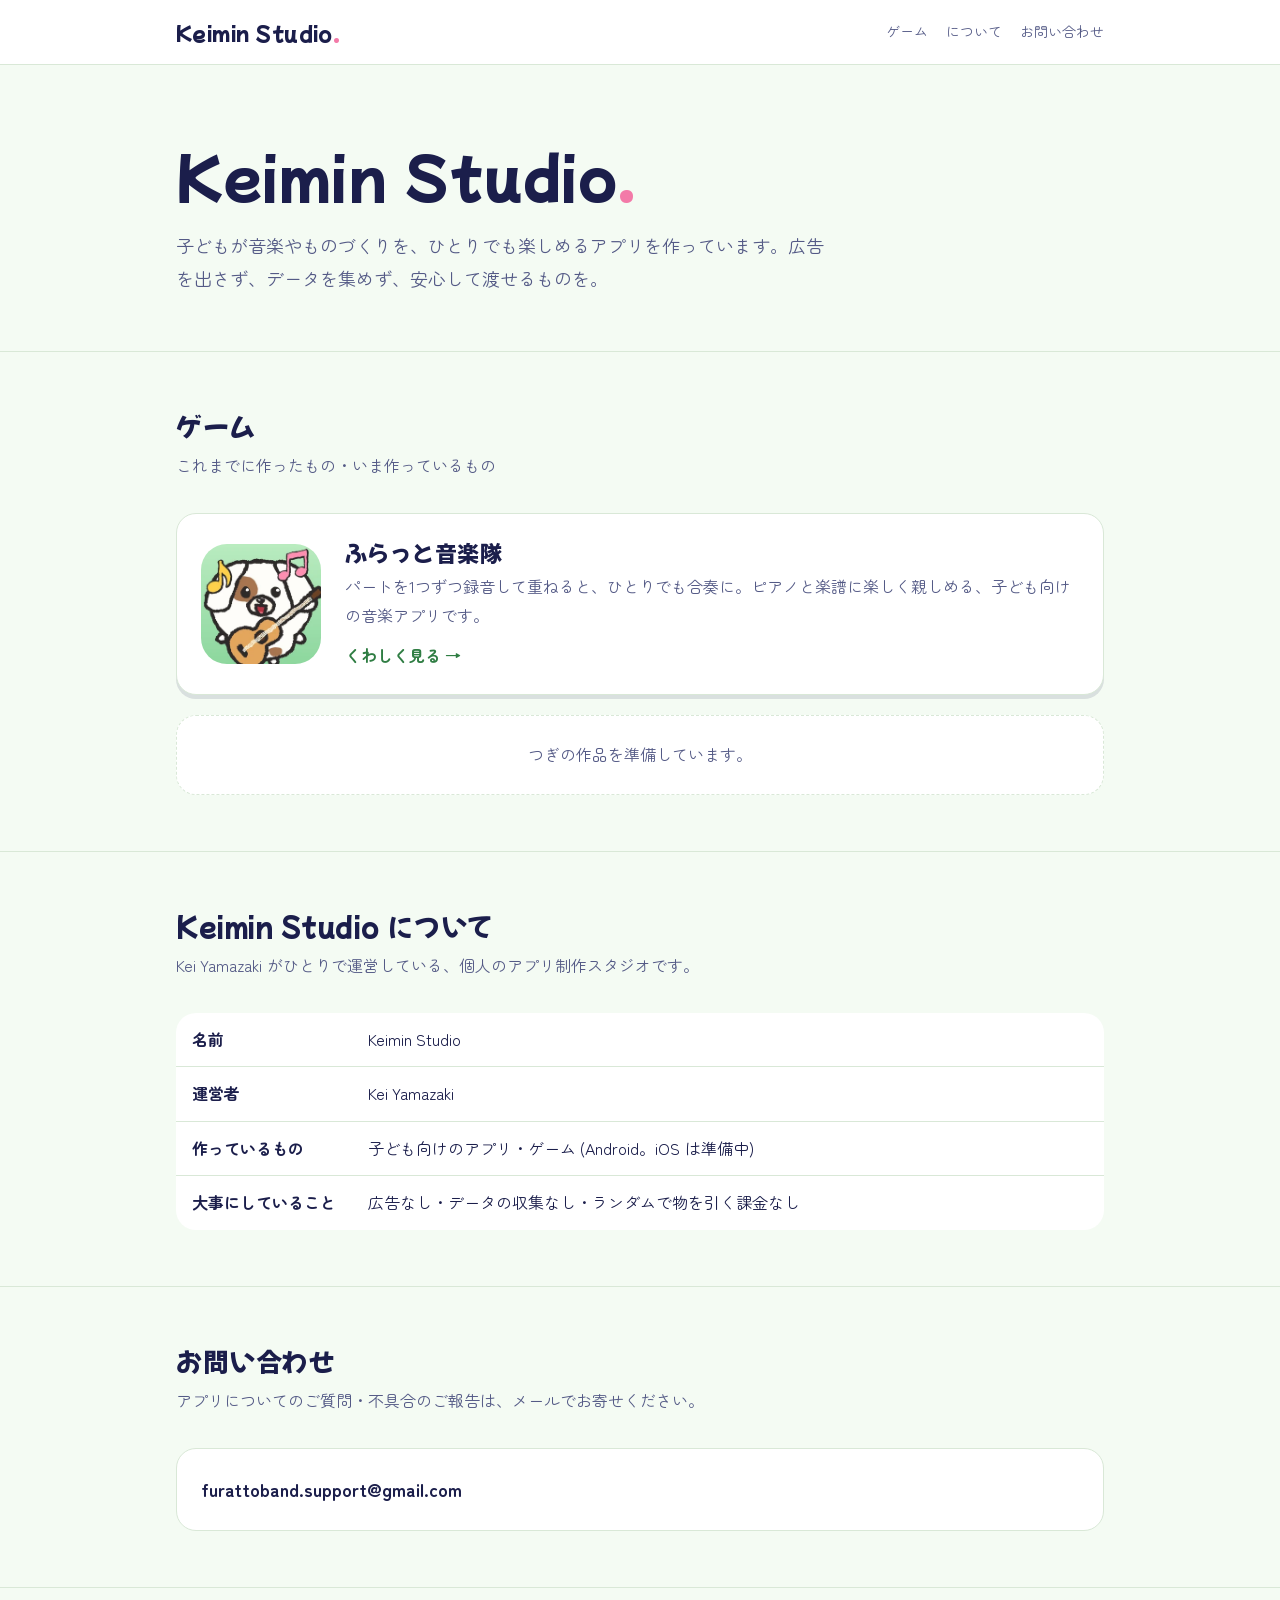
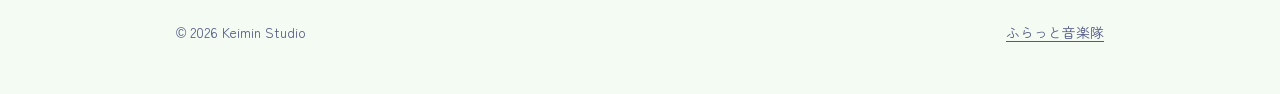
==== index.html @ 63e4dda0 "サイト公開" ====
<!doctype html>
<html lang="ja">
<head>
<meta charset="utf-8">
<meta name="viewport" content="width=device-width, initial-scale=1">
<title>Keimin Studio</title>
<meta name="description" content="Keimin Studio は、子どもが音楽やものづくりを楽しめるアプリを作っている個人のスタジオです。">
<link rel="icon" href="furattoband/img/favicon.png">
<link rel="stylesheet" href="assets/style.css">
</head>
<body>

<header class="site-header">
  <div class="wrap">
    <a class="brand" href="./">Keimin Studio<span class="dot">.</span></a>
    <nav class="site-nav" aria-label="サイト内">
      <a href="#games">ゲーム</a>
      <a href="#about">について</a>
      <a href="#contact">お問い合わせ</a>
    </nav>
  </div>
</header>

<main>
  <section class="studio-hero">
    <div class="wrap">
      <h1>Keimin Studio<span class="dot">.</span></h1>
      <p>子どもが音楽やものづくりを、ひとりでも楽しめるアプリを作っています。広告を出さず、データを集めず、安心して渡せるものを。</p>
    </div>
  </section>

  <section id="games">
    <div class="wrap">
      <h2 class="section-title">ゲーム</h2>
      <p class="section-lead">これまでに作ったもの・いま作っているもの</p>
      <div class="game-list">
        <a class="game-card" href="furattoband/">
          <img src="assets/furattoband_icon.webp" alt="ふらっと音楽隊のアイコン" width="120" height="120">
          <div>
            <h3>ふらっと音楽隊</h3>
            <p>パートを1つずつ録音して重ねると、ひとりでも合奏に。ピアノと楽譜に楽しく親しめる、子ども向けの音楽アプリです。</p>
            <span class="more">くわしく見る →</span>
          </div>
        </a>
        <div class="game-card soon">
          <p>つぎの作品を準備しています。</p>
        </div>
      </div>
    </div>
  </section>

  <section id="about">
    <div class="wrap">
      <h2 class="section-title">Keimin Studio について</h2>
      <p class="section-lead">Kei Yamazaki がひとりで運営している、個人のアプリ制作スタジオです。</p>
      <table class="spec">
        <tr><th>名前</th><td>Keimin Studio</td></tr>
        <tr><th>運営者</th><td>Kei Yamazaki</td></tr>
        <tr><th>作っているもの</th><td>子ども向けのアプリ・ゲーム (Android。iOS は準備中)</td></tr>
        <tr><th>大事にしていること</th><td>広告なし・データの収集なし・ランダムで物を引く課金なし</td></tr>
      </table>
    </div>
  </section>

  <section id="contact">
    <div class="wrap">
      <h2 class="section-title">お問い合わせ</h2>
      <p class="section-lead">アプリについてのご質問・不具合のご報告は、メールでお寄せください。</p>
      <div class="contact-box">
        <!-- スタジオ用のアドレスを作ったら差しかえる。いまは ふらっと音楽隊 のサポートのアドレス -->
        <span class="mail">furattoband.support@gmail.com</span>
      </div>
    </div>
  </section>
</main>

<footer class="site-footer">
  <div class="wrap">
    <span>&copy; 2026 Keimin Studio</span>
    <span><a href="furattoband/">ふらっと音楽隊</a></span>
  </div>
</footer>

</body>
</html>
---- assets/style.css ----
/* Keimin Studio の共通の見た目。外のフォント・解析のタグは読まない (アプリの「外へ何も送らない」にそろえる) */

@font-face {
  font-family: "Mochiy Pop One";
  src: url("fonts/mochiy-subset.woff") format("woff");
  font-display: swap;
}
@font-face {
  font-family: "Zen Maru Gothic";
  src: url("fonts/zenmaru-regular-subset.woff") format("woff");
  font-weight: 400;
  font-display: swap;
}
@font-face {
  font-family: "Zen Maru Gothic";
  src: url("fonts/zenmaru-bold-subset.woff") format("woff");
  font-weight: 700;
  font-display: swap;
}

:root {
  --bg: #f4fbf3;
  --surface: #ffffff;
  --ink: #1b1e4b;
  --ink-soft: #545a86;
  --line: #d9e8d7;
  --mint: #c8efc9;
  --green: #5bb26a;
  --green-deep: #2f7d43;
  --pink: #f37aa8;
  --yellow: #ffc94a;
  --radius: 20px;
  --shadow: 0 4px 0 rgba(27, 30, 75, 0.12);
  --font-body: "Zen Maru Gothic", "Hiragino Maru Gothic ProN", "Yu Gothic", "Meiryo", sans-serif;
  --font-head: "Mochiy Pop One", var(--font-body);
}

@media (prefers-color-scheme: dark) {
  :root:not([data-theme="light"]) {
    --bg: #15172f;
    --surface: #1f2245;
    --ink: #f1f2ff;
    --ink-soft: #b9bce6;
    --line: #34386a;
    --mint: #233b33;
    --green: #74c983;
    --green-deep: #9be0a6;
    --shadow: 0 4px 0 rgba(0, 0, 0, 0.35);
  }
}
:root[data-theme="dark"] {
  --bg: #15172f;
  --surface: #1f2245;
  --ink: #f1f2ff;
  --ink-soft: #b9bce6;
  --line: #34386a;
  --mint: #233b33;
  --green: #74c983;
  --green-deep: #9be0a6;
  --shadow: 0 4px 0 rgba(0, 0, 0, 0.35);
}

* { box-sizing: border-box; }

html { -webkit-text-size-adjust: 100%; }

body {
  margin: 0;
  background: var(--bg);
  color: var(--ink);
  font-family: var(--font-body);
  font-size: 16px;
  line-height: 1.85;
}

img { max-width: 100%; height: auto; display: block; }

a { color: var(--green-deep); text-underline-offset: 3px; }
a:hover { text-decoration-thickness: 2px; }

.wrap {
  width: 100%;
  max-width: 960px;
  margin: 0 auto;
  padding: 0 16px;
}

h1, h2, h3, .brand {
  font-family: var(--font-head);
  font-weight: 400;
  line-height: 1.35;
  letter-spacing: 0.02em;
}

/* 上の帯 */
.site-header {
  border-bottom: 1px solid var(--line);
  background: var(--surface);
}
.site-header .wrap {
  display: flex;
  align-items: center;
  justify-content: space-between;
  gap: 16px;
  min-height: 64px;
}
.brand {
  font-size: 20px;
  color: var(--ink);
  text-decoration: none;
}
.brand .dot { color: var(--pink); }
.brand, .site-nav a { white-space: nowrap; }
.site-nav { display: flex; gap: 18px; font-size: 14px; }
.site-nav a { color: var(--ink-soft); text-decoration: none; }
.site-nav a:hover { color: var(--ink); }

/* 区切り */
section { padding: 56px 0; }
section + section { border-top: 1px solid var(--line); }
.section-title { font-size: 26px; margin: 0 0 8px; }
.section-lead { color: var(--ink-soft); margin: 0 0 32px; }

/* スタジオのトップ */
.studio-hero { padding: 72px 0 56px; }
.studio-hero h1 { font-size: clamp(34px, 7vw, 56px); margin: 0 0 16px; }
.studio-hero h1 .dot { color: var(--pink); }
.studio-hero p { font-size: 18px; max-width: 36em; margin: 0; color: var(--ink-soft); }

.game-card {
  display: grid;
  grid-template-columns: 120px 1fr;
  gap: 24px;
  align-items: center;
  padding: 24px;
  background: var(--surface);
  border: 1px solid var(--line);
  border-radius: var(--radius);
  box-shadow: var(--shadow);
  color: inherit;
  text-decoration: none;
  transition: transform 0.15s ease;
}
a.game-card:hover { transform: translateY(-2px); }
.game-card img { width: 120px; height: 120px; border-radius: 26px; }
.game-card h3 { font-size: 22px; margin: 0 0 4px; }
.game-card p { margin: 0; color: var(--ink-soft); }
.game-card .more { display: inline-block; margin-top: 10px; color: var(--green-deep); font-weight: 700; }
.game-card.soon {
  grid-template-columns: 1fr;
  text-align: center;
  color: var(--ink-soft);
  border-style: dashed;
  box-shadow: none;
}
.game-list { display: grid; gap: 20px; }

/* ゲームのページ: 上の大きな絵 */
.game-hero {
  background: linear-gradient(180deg, var(--mint), var(--bg));
  padding: 40px 0 48px;
}
.game-hero .wrap {
  display: grid;
  grid-template-columns: 1.1fr 1fr;
  gap: 32px;
  align-items: center;
}
.game-hero h1 { font-size: clamp(34px, 6vw, 52px); margin: 0 0 6px; }
.game-hero .catch { font-family: var(--font-head); font-size: 18px; margin: 0 0 16px; }
.game-hero .summary { margin: 0 0 24px; color: var(--ink-soft); }
.game-hero .hero-art { border-radius: var(--radius); box-shadow: var(--shadow); }

.store-button {
  display: inline-flex;
  align-items: center;
  gap: 10px;
  padding: 12px 22px;
  border-radius: 999px;
  background: var(--ink);
  color: #fff;
  font-weight: 700;
  text-decoration: none;
  box-shadow: 0 4px 0 rgba(0, 0, 0, 0.25);
}
:root[data-theme="dark"] .store-button { background: var(--green); color: #10122a; }
@media (prefers-color-scheme: dark) {
  :root:not([data-theme="light"]) .store-button { background: var(--green); color: #10122a; }
}
.store-button[aria-disabled="true"] { opacity: 0.55; cursor: default; }
.store-note { display: block; font-size: 13px; color: var(--ink-soft); margin-top: 10px; }

/* 遊びの紹介 */
.feature {
  display: grid;
  grid-template-columns: 1fr 1.25fr;
  gap: 32px;
  align-items: center;
  margin-bottom: 48px;
}
.feature:last-child { margin-bottom: 0; }
.feature.flip .feature-text { order: 2; }
.feature-text h3 { font-size: 22px; margin: 0 0 8px; }
.tag {
  display: inline-block;
  font-size: 13px;
  padding: 2px 10px;
  margin-right: 8px;
  border-radius: 999px;
  background: var(--yellow);
  color: #1b1e4b;
  vertical-align: 3px;
}
.feature-text p { margin: 0; }
.feature-text.solo { margin-bottom: 48px; max-width: 44em; }
.feature img { border-radius: 14px; border: 1px solid var(--line); box-shadow: var(--shadow); }

/* 保護者の方へ */
.promise-list {
  display: grid;
  grid-template-columns: repeat(auto-fit, minmax(200px, 1fr));
  gap: 16px;
  padding: 0;
  margin: 0 0 24px;
  list-style: none;
}
.promise-list li {
  background: var(--surface);
  border: 1px solid var(--line);
  border-radius: var(--radius);
  padding: 18px 20px;
}
.promise-list strong { display: block; font-family: var(--font-head); font-weight: 400; font-size: 17px; margin-bottom: 4px; }
.promise-list span { color: var(--ink-soft); font-size: 15px; }

.spec { width: 100%; border-collapse: collapse; background: var(--surface); border-radius: var(--radius); overflow: hidden; }
.spec th, .spec td { text-align: left; padding: 12px 16px; border-bottom: 1px solid var(--line); vertical-align: top; }
.spec tr:last-child th, .spec tr:last-child td { border-bottom: none; }
.spec th { width: 9em; font-weight: 700; white-space: nowrap; }

/* よくある質問 */
.faq details {
  background: var(--surface);
  border: 1px solid var(--line);
  border-radius: 14px;
  padding: 0 20px;
  margin-bottom: 12px;
}
.faq summary { cursor: pointer; padding: 16px 0; font-weight: 700; list-style: none; }
.faq summary::-webkit-details-marker { display: none; }
.faq summary::before { content: "Q. "; color: var(--pink); }
.faq details[open] summary { border-bottom: 1px dashed var(--line); }
.faq details p { margin: 14px 0 18px; }

.contact-box {
  background: var(--surface);
  border: 1px solid var(--line);
  border-radius: var(--radius);
  padding: 24px;
}
.contact-box .mail { font-size: 18px; font-weight: 700; word-break: break-all; }

/* 下の帯 */
.site-footer { padding: 32px 0 48px; color: var(--ink-soft); font-size: 14px; border-top: 1px solid var(--line); }
.site-footer .wrap { display: flex; flex-wrap: wrap; gap: 8px 24px; justify-content: space-between; }
.site-footer a { color: var(--ink-soft); }

@media (max-width: 720px) {
  section { padding: 40px 0; }
  .game-hero .wrap,
  .feature { grid-template-columns: 1fr; gap: 16px; }
  .feature.flip .feature-text { order: 0; }
  .game-card { grid-template-columns: 80px 1fr; gap: 16px; padding: 18px; }
  .game-card img { width: 80px; height: 80px; border-radius: 18px; }
  .brand { font-size: 17px; }
  .site-nav { gap: 10px; font-size: 12px; }
  .spec th { width: auto; white-space: normal; }
}
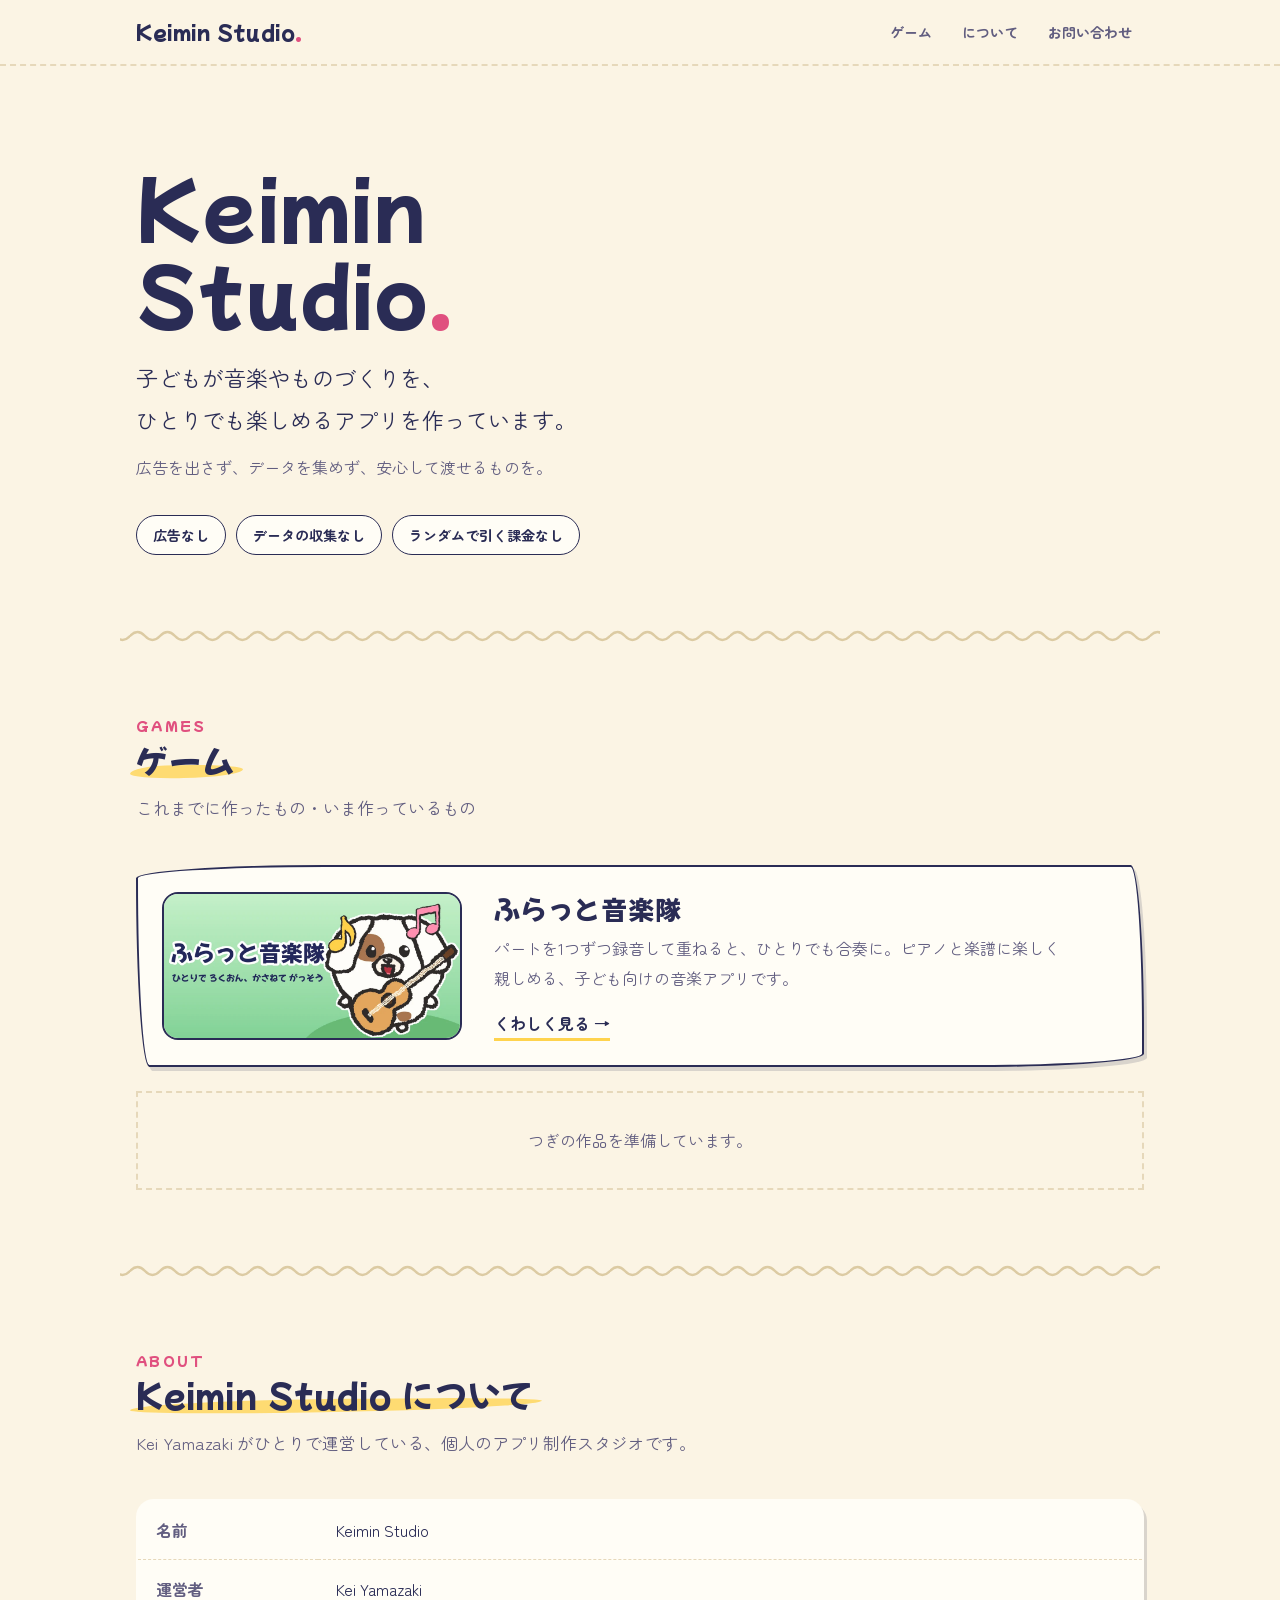
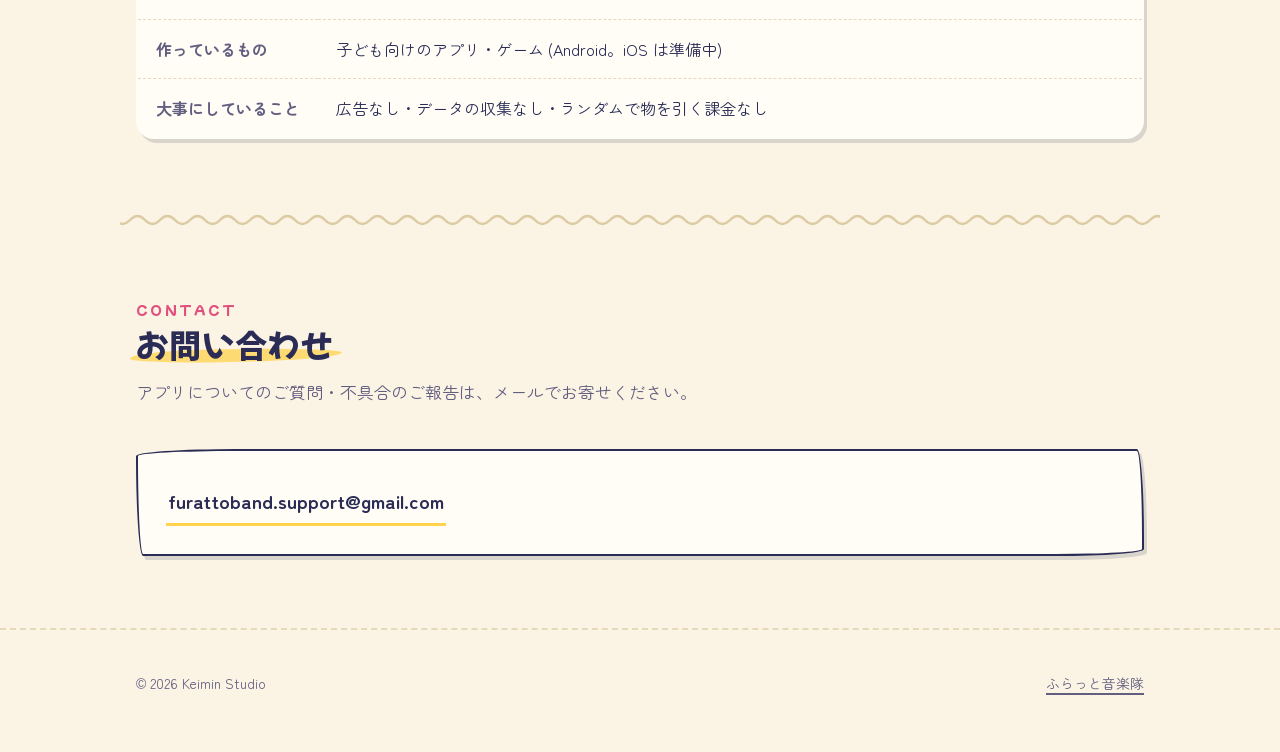
==== commit 45aa2b92: "サイトを絵本風に作り直し・ページ内の目次・合奏の段にコードを足す" ====
--- a/index.html
+++ b/index.html
@@ -5,10 +5,12 @@
 <meta name="viewport" content="width=device-width, initial-scale=1">
 <title>Keimin Studio</title>
 <meta name="description" content="Keimin Studio は、子どもが音楽やものづくりを楽しめるアプリを作っている個人のスタジオです。">
+<meta name="theme-color" content="#fbf4e4">
 <link rel="icon" href="furattoband/img/favicon.png">
 <link rel="stylesheet" href="assets/style.css">
 </head>
-<body>
+<body class="studio">
+<a class="skip" href="#games">本文へ</a>
 
 <header class="site-header">
   <div class="wrap">
@@ -24,18 +26,26 @@
 <main>
   <section class="studio-hero">
     <div class="wrap">
-      <h1>Keimin Studio<span class="dot">.</span></h1>
-      <p>子どもが音楽やものづくりを、ひとりでも楽しめるアプリを作っています。広告を出さず、データを集めず、安心して渡せるものを。</p>
+      <h1>Keimin<br>Studio<span class="dot">.</span></h1>
+      <p class="lead">子どもが音楽やものづくりを、<wbr>ひとりでも楽しめるアプリを<wbr>作っています。</p>
+      <p class="sub">広告を出さず、データを集めず、安心して渡せるものを。</p>
+      <ul class="values">
+        <li>広告なし</li>
+        <li>データの収集なし</li>
+        <li>ランダムで引く課金なし</li>
+      </ul>
     </div>
   </section>
 
+  <div class="squiggle" aria-hidden="true"></div>
+
   <section id="games">
     <div class="wrap">
-      <h2 class="section-title">ゲーム</h2>
-      <p class="section-lead">これまでに作ったもの・いま作っているもの</p>
+      <h2 class="section-title"><span class="kicker">GAMES</span>ゲーム</h2>
+      <p class="section-lead">これまでに作ったもの・<wbr>いま作っているもの</p>
       <div class="game-list">
-        <a class="game-card" href="furattoband/">
-          <img src="assets/furattoband_icon.webp" alt="ふらっと音楽隊のアイコン" width="120" height="120">
+        <a class="game-card sketch" href="furattoband/">
+          <div class="cover"><img src="furattoband/img/hero.webp" alt="ギターを弾いて歌う いぬ の あいぼう と、ふらっと音楽隊のロゴ" width="1024" height="500"></div>
           <div>
             <h3>ふらっと音楽隊</h3>
             <p>パートを1つずつ録音して重ねると、ひとりでも合奏に。ピアノと楽譜に楽しく親しめる、子ども向けの音楽アプリです。</p>
@@ -49,10 +59,12 @@
     </div>
   </section>
 
+  <div class="squiggle" aria-hidden="true"></div>
+
   <section id="about">
     <div class="wrap">
-      <h2 class="section-title">Keimin Studio について</h2>
-      <p class="section-lead">Kei Yamazaki がひとりで運営している、個人のアプリ制作スタジオです。</p>
+      <h2 class="section-title"><span class="kicker">ABOUT</span>Keimin Studio について</h2>
+      <p class="section-lead">Kei Yamazaki がひとりで運営している、<wbr>個人のアプリ制作スタジオです。</p>
       <table class="spec">
         <tr><th>名前</th><td>Keimin Studio</td></tr>
         <tr><th>運営者</th><td>Kei Yamazaki</td></tr>
@@ -62,11 +74,13 @@
     </div>
   </section>
 
+  <div class="squiggle" aria-hidden="true"></div>
+
   <section id="contact">
     <div class="wrap">
-      <h2 class="section-title">お問い合わせ</h2>
-      <p class="section-lead">アプリについてのご質問・不具合のご報告は、メールでお寄せください。</p>
-      <div class="contact-box">
+      <h2 class="section-title"><span class="kicker">CONTACT</span>お問い合わせ</h2>
+      <p class="section-lead">アプリについてのご質問・不具合のご報告は、<wbr>メールでお寄せください。</p>
+      <div class="contact-box sketch">
         <!-- スタジオ用のアドレスを作ったら差しかえる。いまは ふらっと音楽隊 のサポートのアドレス -->
         <span class="mail">furattoband.support@gmail.com</span>
       </div>
--- a/assets/style.css
+++ b/assets/style.css
@@ -1,4 +1,7 @@
-/* Keimin Studio の共通の見た目。外のフォント・解析のタグは読まない (アプリの「外へ何も送らない」にそろえる) */
+@charset "utf-8";
+/* Keimin Studio の共通の見た目。外のフォント・解析のタグは読まない (アプリの「外へ何も送らない」にそろえる)
+   絵本風: クリームの紙・手書き風の ふち (いびつな角丸)・マスキングテープ・少し傾けた写真。
+   スタジオのトップは落ち着いた形 (body.studio)、ゲームのページは模様の地と あいぼう で にぎやかに (body.game) */
 
 @font-face {
   font-family: "Mochiy Pop One";
@@ -19,68 +22,119 @@
 }
 
 :root {
-  --bg: #f4fbf3;
-  --surface: #ffffff;
-  --ink: #1b1e4b;
-  --ink-soft: #545a86;
-  --line: #d9e8d7;
-  --mint: #c8efc9;
-  --green: #5bb26a;
-  --green-deep: #2f7d43;
-  --pink: #f37aa8;
-  --yellow: #ffc94a;
-  --radius: 20px;
-  --shadow: 0 4px 0 rgba(27, 30, 75, 0.12);
+  --paper: #fbf4e4;
+  --paper-deep: #f3e7cc;
+  --surface: #fffdf6;
+  --ink: #2a2c55;
+  --ink-soft: #625e80;
+  --pen: #2a2c55;          /* 手書きの ふちの線 */
+  --line: #e6d8ba;
+  --yellow: #ffd34d;
+  --pink: #f68fb4;
+  --mint: #a4e3b4;
+  --sky: #a6d6f4;
+  --lilac: #cdbdf3;
+  --accent: #e0507f;
+  --link: #2f7d6a;
+  --tape: rgba(255, 211, 77, 0.72);
+  --tape-2: rgba(166, 214, 244, 0.78);
+  --tape-3: rgba(246, 143, 180, 0.7);
+  --shadow: 3px 4px 0 rgba(42, 44, 85, 0.16);
+  --photo-shadow: 0 10px 24px rgba(72, 54, 20, 0.16), 0 2px 4px rgba(72, 54, 20, 0.12);
+  --pattern: url("paper_light.webp");
+  --marker-opacity: 0.75;
+  --marker-bottom: 4px;
+  /* 手で描いたような いびつな角丸 */
+  --wobble: 255px 18px 225px 18px / 18px 225px 18px 255px;
+  --wobble-2: 18px 225px 18px 255px / 255px 18px 225px 18px;
   --font-body: "Zen Maru Gothic", "Hiragino Maru Gothic ProN", "Yu Gothic", "Meiryo", sans-serif;
   --font-head: "Mochiy Pop One", var(--font-body);
+  color-scheme: light;
 }
 
 @media (prefers-color-scheme: dark) {
   :root:not([data-theme="light"]) {
-    --bg: #15172f;
-    --surface: #1f2245;
-    --ink: #f1f2ff;
-    --ink-soft: #b9bce6;
-    --line: #34386a;
-    --mint: #233b33;
-    --green: #74c983;
-    --green-deep: #9be0a6;
-    --shadow: 0 4px 0 rgba(0, 0, 0, 0.35);
+    --paper: #1a1c38;
+    --paper-deep: #22254a;
+    --surface: #24274e;
+    --ink: #f4f1ff;
+    --ink-soft: #c3c0e4;
+    --pen: #dcd8ff;
+    --line: #3a3e6e;
+    --yellow: #f2c443;
+    --accent: #ff8db4;
+    --link: #8fe0c6;
+    --tape: rgba(242, 196, 67, 0.55);
+    --tape-2: rgba(120, 180, 230, 0.55);
+    --tape-3: rgba(246, 143, 180, 0.5);
+    --shadow: 3px 4px 0 rgba(0, 0, 0, 0.35);
+    --photo-shadow: 0 10px 24px rgba(0, 0, 0, 0.4);
+    --pattern: url("paper_dark.webp");
+    --marker-opacity: 0.5;
+    --marker-bottom: -3px;
+    color-scheme: dark;
   }
 }
 :root[data-theme="dark"] {
-  --bg: #15172f;
-  --surface: #1f2245;
-  --ink: #f1f2ff;
-  --ink-soft: #b9bce6;
-  --line: #34386a;
-  --mint: #233b33;
-  --green: #74c983;
-  --green-deep: #9be0a6;
-  --shadow: 0 4px 0 rgba(0, 0, 0, 0.35);
+  --paper: #1a1c38;
+  --paper-deep: #22254a;
+  --surface: #24274e;
+  --ink: #f4f1ff;
+  --ink-soft: #c3c0e4;
+  --pen: #dcd8ff;
+  --line: #3a3e6e;
+  --yellow: #f2c443;
+  --accent: #ff8db4;
+  --link: #8fe0c6;
+  --tape: rgba(242, 196, 67, 0.55);
+  --tape-2: rgba(120, 180, 230, 0.55);
+  --tape-3: rgba(246, 143, 180, 0.5);
+  --shadow: 3px 4px 0 rgba(0, 0, 0, 0.35);
+  --photo-shadow: 0 10px 24px rgba(0, 0, 0, 0.4);
+  --pattern: url("paper_dark.webp");
+  --marker-opacity: 0.5;
+  --marker-bottom: -3px;
+  color-scheme: dark;
 }
 
 * { box-sizing: border-box; }
 
-html { -webkit-text-size-adjust: 100%; }
+html { -webkit-text-size-adjust: 100%; scroll-behavior: smooth; }
 
 body {
   margin: 0;
-  background: var(--bg);
+  background: var(--paper);
   color: var(--ink);
   font-family: var(--font-body);
   font-size: 16px;
-  line-height: 1.85;
+  line-height: 1.9;
+  overflow-x: hidden;
+  /* 改行は 文節で (Chrome・Edge)。ほかのブラウザでは 見出しなどに置いた <wbr> で切る */
+  word-break: auto-phrase;
+  line-break: strict;
+  overflow-wrap: anywhere;
+}
+body.game { background: var(--paper) var(--pattern) repeat; background-size: 450px; }
+
+p, li, dd, summary { text-wrap: pretty; }
+
+/* 短い字は <wbr> の所でだけ切る (文の途中で切れないように) */
+h1, h2, h3, .catch, .lead, .section-lead, .keep, .promise-list strong, .step b {
+  word-break: keep-all;
+  text-wrap: balance;
 }
 
 img { max-width: 100%; height: auto; display: block; }
 
-a { color: var(--green-deep); text-underline-offset: 3px; }
-a:hover { text-decoration-thickness: 2px; }
+/* 上の帯 (sticky) に 飛び先の見出しが隠れないように */
+[id] { scroll-margin-top: 84px; }
+
+a { color: var(--link); text-underline-offset: 4px; text-decoration-thickness: 1.5px; }
+a:hover { text-decoration-thickness: 2.5px; }
 
 .wrap {
   width: 100%;
-  max-width: 960px;
+  max-width: 1040px;
   margin: 0 auto;
   padding: 0 16px;
 }
@@ -88,14 +142,25 @@
 h1, h2, h3, .brand {
   font-family: var(--font-head);
   font-weight: 400;
-  line-height: 1.35;
-  letter-spacing: 0.02em;
-}
-
-/* 上の帯 */
+  line-height: 1.4;
+  letter-spacing: 0.03em;
+}
+
+.skip {
+  position: absolute; left: -9999px; top: 8px;
+  background: var(--surface); color: var(--ink); padding: 8px 14px; border-radius: 8px;
+}
+.skip:focus { left: 8px; z-index: 10; }
+
+/* ---------- 上の帯 ---------- */
 .site-header {
-  border-bottom: 1px solid var(--line);
-  background: var(--surface);
+  position: sticky;
+  top: 0;
+  z-index: 5;
+  background: color-mix(in srgb, var(--paper) 88%, transparent);
+  backdrop-filter: blur(8px);
+  -webkit-backdrop-filter: blur(8px);
+  border-bottom: 2px dashed var(--line);
 }
 .site-header .wrap {
   display: flex;
@@ -108,171 +173,581 @@
   font-size: 20px;
   color: var(--ink);
   text-decoration: none;
-}
-.brand .dot { color: var(--pink); }
-.brand, .site-nav a { white-space: nowrap; }
-.site-nav { display: flex; gap: 18px; font-size: 14px; }
-.site-nav a { color: var(--ink-soft); text-decoration: none; }
-.site-nav a:hover { color: var(--ink); }
-
-/* 区切り */
-section { padding: 56px 0; }
-section + section { border-top: 1px solid var(--line); }
-.section-title { font-size: 26px; margin: 0 0 8px; }
-.section-lead { color: var(--ink-soft); margin: 0 0 32px; }
-
-/* スタジオのトップ */
-.studio-hero { padding: 72px 0 56px; }
-.studio-hero h1 { font-size: clamp(34px, 7vw, 56px); margin: 0 0 16px; }
-.studio-hero h1 .dot { color: var(--pink); }
-.studio-hero p { font-size: 18px; max-width: 36em; margin: 0; color: var(--ink-soft); }
-
+  white-space: nowrap;
+}
+.brand .dot { color: var(--accent); }
+.site-nav { display: flex; gap: 6px; font-size: 14px; font-weight: 700; }
+.site-nav a {
+  color: var(--ink-soft);
+  text-decoration: none;
+  white-space: nowrap;
+  padding: 4px 12px;
+  border-radius: 999px;
+}
+.site-nav a:hover { color: var(--ink); background: var(--paper-deep); }
+
+/* ---------- 区切りと見出し ---------- */
+section { padding: 72px 0; position: relative; }
+
+.section-title {
+  font-size: clamp(24px, 4vw, 32px);
+  margin: 0 0 10px;
+  display: inline-block;
+  position: relative;
+  z-index: 0;
+}
+/* 見出しの下に 蛍光ペンを引いたような帯 */
+.section-title::after {
+  content: "";
+  position: absolute;
+  z-index: -1;
+  left: -6px; right: -8px; bottom: var(--marker-bottom);
+  height: 0.42em;
+  background: var(--yellow);
+  border-radius: 40% 60% 55% 45% / 60% 40% 60% 40%;
+  opacity: var(--marker-opacity);
+  transform: rotate(-1deg);
+}
+.section-title .kicker {
+  display: block;
+  font-size: 13px;
+  letter-spacing: 0.18em;
+  color: var(--accent);
+  margin-bottom: 2px;
+}
+.section-lead { color: var(--ink-soft); margin: 0 0 40px; font-size: 17px; }
+
+/* 手書き風の波線の区切り */
+.squiggle {
+  height: 18px;
+  margin: 0 auto;
+  max-width: 1040px;
+  background: url("data:image/svg+xml,%3Csvg xmlns='http://www.w3.org/2000/svg' width='60' height='18' viewBox='0 0 60 18'%3E%3Cpath d='M0 9 Q 7.5 1 15 9 T 30 9 T 45 9 T 60 9' fill='none' stroke='%23d9c69c' stroke-width='2.5' stroke-linecap='round'/%3E%3C/svg%3E") repeat-x center;
+  opacity: 0.9;
+}
+
+/* 手書きの ふち の箱 */
+.sketch {
+  background: var(--surface);
+  border: 2px solid var(--pen);
+  border-radius: var(--wobble);
+  box-shadow: var(--shadow);
+}
+
+/* ---------- スタジオのトップ (落ち着いた形) ---------- */
+.studio-hero { padding: 96px 0 72px; }
+.studio-hero h1 { font-size: clamp(40px, 9vw, 76px); margin: 0 0 20px; line-height: 1.15; }
+.studio-hero h1 .dot { color: var(--accent); }
+.studio-hero .lead { font-size: clamp(18px, 2.6vw, 22px); max-width: 30em; margin: 0 0 12px; }
+.studio-hero .sub { color: var(--ink-soft); max-width: 34em; margin: 0; }
+.studio-hero .values {
+  display: flex; flex-wrap: wrap; gap: 10px;
+  list-style: none; padding: 0; margin: 32px 0 0;
+}
+.studio-hero .values li {
+  font-size: 14px; font-weight: 700;
+  padding: 6px 16px;
+  border: 1.5px solid var(--pen);
+  border-radius: 999px;
+  background: var(--surface);
+}
+
+.game-list { display: grid; gap: 24px; }
 .game-card {
   display: grid;
-  grid-template-columns: 120px 1fr;
-  gap: 24px;
+  grid-template-columns: 300px 1fr;
+  gap: 32px;
   align-items: center;
   padding: 24px;
-  background: var(--surface);
-  border: 1px solid var(--line);
-  border-radius: var(--radius);
-  box-shadow: var(--shadow);
   color: inherit;
   text-decoration: none;
-  transition: transform 0.15s ease;
-}
-a.game-card:hover { transform: translateY(-2px); }
-.game-card img { width: 120px; height: 120px; border-radius: 26px; }
-.game-card h3 { font-size: 22px; margin: 0 0 4px; }
+  transition: transform 0.2s ease;
+}
+a.game-card:hover { transform: translateY(-3px) rotate(-0.3deg); }
+.game-card .cover {
+  border-radius: 16px;
+  overflow: hidden;
+  border: 2px solid var(--pen);
+  background: #c4f0c8;
+}
+.game-card h3 { font-size: 26px; margin: 0 0 6px; }
 .game-card p { margin: 0; color: var(--ink-soft); }
-.game-card .more { display: inline-block; margin-top: 10px; color: var(--green-deep); font-weight: 700; }
+.game-card .more {
+  display: inline-block;
+  margin-top: 14px;
+  font-weight: 700;
+  color: var(--ink);
+  border-bottom: 3px solid var(--yellow);
+}
 .game-card.soon {
   grid-template-columns: 1fr;
   text-align: center;
   color: var(--ink-soft);
-  border-style: dashed;
+  background: transparent;
+  border: 2px dashed var(--line);
   box-shadow: none;
-}
-.game-list { display: grid; gap: 20px; }
-
-/* ゲームのページ: 上の大きな絵 */
+  padding: 32px 24px;
+}
+
+.spec {
+  width: 100%;
+  border-collapse: collapse;
+  background: var(--surface);
+  border: 2px solid var(--pen);
+  border-radius: 18px;
+  border-spacing: 0;
+  overflow: hidden;
+  box-shadow: var(--shadow);
+}
+.spec th, .spec td { text-align: left; padding: 14px 18px; border-bottom: 1.5px dashed var(--line); vertical-align: top; }
+.spec tr:last-child th, .spec tr:last-child td { border-bottom: none; }
+.spec th { width: 10em; font-weight: 700; white-space: nowrap; color: var(--ink-soft); }
+
+.contact-box { padding: 28px; }
+.contact-box p { margin: 0 0 10px; }
+.mail {
+  display: inline-block;
+  font-size: 19px; font-weight: 700;
+  padding: 4px 2px;
+  border-bottom: 3px solid var(--yellow);
+}
+
+/* ---------- ゲームのページ: 表紙 ---------- */
 .game-hero {
-  background: linear-gradient(180deg, var(--mint), var(--bg));
-  padding: 40px 0 48px;
-}
-.game-hero .wrap {
-  display: grid;
-  grid-template-columns: 1.1fr 1fr;
-  gap: 32px;
-  align-items: center;
-}
-.game-hero h1 { font-size: clamp(34px, 6vw, 52px); margin: 0 0 6px; }
-.game-hero .catch { font-family: var(--font-head); font-size: 18px; margin: 0 0 16px; }
-.game-hero .summary { margin: 0 0 24px; color: var(--ink-soft); }
-.game-hero .hero-art { border-radius: var(--radius); box-shadow: var(--shadow); }
-
+  padding: 56px 0 24px;
+  text-align: center;
+  overflow: hidden;
+  /* まん中だけ模様を うすくして 字を読みやすく */
+  background: radial-gradient(ellipse 60% 55% at 50% 38%, var(--paper) 45%, color-mix(in srgb, var(--paper) 0%, transparent) 100%);
+}
+.game-hero h1 {
+  font-size: clamp(42px, 9vw, 80px);
+  margin: 0;
+  line-height: 1.15;
+  color: var(--ink);
+  text-shadow: 3px 3px 0 var(--yellow);
+}
+.game-hero .catch {
+  display: inline-block;
+  font-family: var(--font-head);
+  font-size: clamp(17px, 2.6vw, 22px);
+  margin: 18px 0 0;
+  padding: 8px 22px;
+  background: var(--surface);
+  border: 2px solid var(--pen);
+  border-radius: var(--wobble-2);
+  position: relative;
+  transform: rotate(-1.5deg);
+}
+/* ふきだしの しっぽ */
+.game-hero .catch::after {
+  content: "";
+  position: absolute;
+  left: 50%; bottom: -11px;
+  width: 18px; height: 18px;
+  background: var(--surface);
+  border-right: 2px solid var(--pen);
+  border-bottom: 2px solid var(--pen);
+  transform: translateX(-50%) rotate(45deg);
+}
+.game-hero .summary {
+  max-width: 36em;
+  margin: 28px auto 0;
+  font-size: 17px;
+}
+.hero-band {
+  position: relative;
+  max-width: 760px;
+  margin: 28px auto 0;
+}
+.hero-band img { position: relative; z-index: 1; width: 100%; }
+/* あいぼう の立つ 床 (手書きの線) */
+.hero-band::after {
+  content: "";
+  position: absolute;
+  left: -4%; right: -4%; bottom: 2px;
+  height: 22px;
+  background: url("data:image/svg+xml,%3Csvg xmlns='http://www.w3.org/2000/svg' viewBox='0 0 400 22' preserveAspectRatio='none'%3E%3Cpath d='M4 12 C 80 6 150 16 220 10 S 340 8 396 13' fill='none' stroke='%23c7ae78' stroke-width='3' stroke-linecap='round'/%3E%3C/svg%3E") no-repeat center / 100% 100%;
+}
+.float-note {
+  position: absolute;
+  font-family: var(--font-head);
+  color: var(--accent);
+  font-size: 34px;
+  line-height: 1;
+  animation: bob 3.2s ease-in-out infinite;
+  z-index: 2;
+}
+.float-note.n1 { left: 2%; top: 4%; }
+.float-note.n2 { right: 4%; top: 0; color: #4f9fd6; animation-delay: -1.1s; font-size: 28px; }
+.float-note.n3 { right: 18%; top: -12%; color: #e7a51d; animation-delay: -2s; font-size: 24px; }
+@keyframes bob {
+  0%, 100% { transform: translateY(0) rotate(-6deg); }
+  50% { transform: translateY(-10px) rotate(6deg); }
+}
+@media (prefers-reduced-motion: reduce) {
+  .float-note { animation: none; }
+  html { scroll-behavior: auto; }
+}
+
+.store-row { margin-top: 32px; }
 .store-button {
   display: inline-flex;
   align-items: center;
   gap: 10px;
-  padding: 12px 22px;
+  padding: 14px 28px;
+  border: 2px solid var(--pen);
   border-radius: 999px;
-  background: var(--ink);
-  color: #fff;
+  background: var(--yellow);
+  color: #2a2c55;
   font-weight: 700;
+  font-size: 17px;
   text-decoration: none;
-  box-shadow: 0 4px 0 rgba(0, 0, 0, 0.25);
-}
-:root[data-theme="dark"] .store-button { background: var(--green); color: #10122a; }
-@media (prefers-color-scheme: dark) {
-  :root:not([data-theme="light"]) .store-button { background: var(--green); color: #10122a; }
-}
-.store-button[aria-disabled="true"] { opacity: 0.55; cursor: default; }
-.store-note { display: block; font-size: 13px; color: var(--ink-soft); margin-top: 10px; }
-
-/* 遊びの紹介 */
+  box-shadow: 3px 4px 0 var(--pen);
+}
+.store-button[aria-disabled="true"] { cursor: default; opacity: 0.8; box-shadow: 2px 3px 0 var(--pen); }
+.store-note { display: block; font-size: 13px; color: var(--ink-soft); margin-top: 12px; }
+
+/* ---------- 遊びの紹介 ---------- */
 .feature {
   display: grid;
-  grid-template-columns: 1fr 1.25fr;
-  gap: 32px;
+  grid-template-columns: 1fr 1.2fr;
+  gap: 56px;
   align-items: center;
-  margin-bottom: 48px;
+  margin-bottom: 88px;
 }
 .feature:last-child { margin-bottom: 0; }
 .feature.flip .feature-text { order: 2; }
-.feature-text h3 { font-size: 22px; margin: 0 0 8px; }
+.feature-text h3 { font-size: clamp(22px, 3vw, 27px); margin: 0 0 12px; }
+.feature-text p { margin: 0; }
 .tag {
   display: inline-block;
+  font-family: var(--font-head);
   font-size: 13px;
-  padding: 2px 10px;
-  margin-right: 8px;
+  letter-spacing: 0.08em;
+  padding: 3px 14px;
+  margin-bottom: 10px;
+  border: 1.5px solid var(--pen);
   border-radius: 999px;
   background: var(--yellow);
-  color: #1b1e4b;
-  vertical-align: 3px;
-}
-.feature-text p { margin: 0; }
-.feature-text.solo { margin-bottom: 48px; max-width: 44em; }
-.feature img { border-radius: 14px; border: 1px solid var(--line); box-shadow: var(--shadow); }
-
-/* 保護者の方へ */
+  color: #2a2c55;
+}
+.tag.t-pink { background: var(--pink); }
+.tag.t-mint { background: var(--mint); }
+.tag.t-sky { background: var(--sky); }
+.tag.t-lilac { background: var(--lilac); }
+
+/* 少し傾けた写真 + マスキングテープ */
+.photo {
+  position: relative;
+  margin: 0;
+  padding: 12px 12px 14px;
+  background: #fff;
+  box-shadow: var(--photo-shadow);
+  transform: rotate(1.4deg);
+  border-radius: 4px;
+}
+.feature.flip .photo { transform: rotate(-1.6deg); }
+.photo img { border-radius: 2px; }
+.photo figcaption {
+  font-family: var(--font-head);
+  font-size: 14px;
+  color: #6b6684;
+  text-align: center;
+  margin-top: 10px;
+}
+.photo::before {
+  content: "";
+  position: absolute;
+  top: -14px; left: 50%;
+  width: 120px; height: 28px;
+  background: var(--tape);
+  transform: translateX(-50%) rotate(-3deg);
+  box-shadow: 0 1px 2px rgba(0, 0, 0, 0.08);
+  /* テープの はしの ぎざぎざ */
+  clip-path: polygon(0 8%, 4% 0, 8% 10%, 12% 0, 100% 0, 96% 92%, 92% 100%, 88% 90%, 84% 100%, 0 100%);
+}
+.photo.tape-2::before { background: var(--tape-2); transform: translateX(-50%) rotate(4deg); }
+.photo.tape-3::before { background: var(--tape-3); }
+/* 写真の すみから のぞく あいぼう */
+.peek {
+  position: absolute;
+  width: 26%;
+  max-width: 150px;
+  right: -7%;
+  bottom: -14%;
+  z-index: 2;
+  transform: rotate(-4deg);
+  filter: drop-shadow(0 4px 6px rgba(0, 0, 0, 0.15));
+}
+.feature.flip .peek { right: auto; left: -7%; transform: rotate(4deg); }
+
+/* 合奏: パートを重ねる 4つの段 */
+.ensemble {
+  padding: 40px 32px 36px;
+  margin-bottom: 88px;
+  text-align: center;
+  background: var(--surface);
+}
+.ensemble h3 { font-size: clamp(22px, 3.2vw, 30px); margin: 0 0 12px; }
+.ensemble > p { max-width: 38em; margin: 0 auto; text-align: left; }
+.steps {
+  display: grid;
+  grid-template-columns: repeat(5, 1fr);
+  gap: 18px;
+  list-style: none;
+  padding: 0;
+  margin: 36px 0 0;
+  counter-reset: step;
+}
+.step {
+  position: relative;
+  padding: 16px 10px 14px;
+  border: 2px solid var(--pen);
+  border-radius: var(--wobble-2);
+  background: var(--paper);
+}
+.step:nth-child(1) { background: color-mix(in srgb, var(--pink) 30%, var(--paper)); transform: rotate(-1.5deg); }
+.step:nth-child(2) { background: color-mix(in srgb, var(--sky) 34%, var(--paper)); transform: rotate(1deg); }
+.step:nth-child(3) { background: color-mix(in srgb, var(--mint) 34%, var(--paper)); transform: rotate(-0.8deg); }
+.step:nth-child(4) { background: color-mix(in srgb, var(--lilac) 38%, var(--paper)); transform: rotate(1.4deg); }
+.step:nth-child(5) { background: color-mix(in srgb, var(--yellow) 28%, var(--paper)); transform: rotate(-1.2deg); }
+.step img { width: 74%; max-width: 140px; margin: 0 auto 6px; aspect-ratio: 1; object-fit: contain; }
+.step b { display: block; font-family: var(--font-head); font-weight: 400; font-size: 17px; }
+.step span { display: block; font-size: 13px; color: var(--ink-soft); line-height: 1.6; }
+.step::before {
+  counter-increment: step;
+  content: counter(step);
+  position: absolute;
+  top: -14px; left: -10px;
+  width: 34px; height: 34px;
+  display: grid; place-items: center;
+  font-family: var(--font-head);
+  font-size: 16px;
+  color: #2a2c55;
+  background: var(--yellow);
+  border: 2px solid var(--pen);
+  border-radius: 50%;
+}
+/* 段と段の あいだの ＋ */
+.step + .step::after {
+  content: "+";
+  position: absolute;
+  left: -16px; top: 42%;
+  font-family: var(--font-head);
+  font-size: 22px;
+  color: var(--accent);
+}
+.ensemble .result {
+  margin: 28px auto 0;
+  text-align: center;
+  font-family: var(--font-head);
+  font-size: 19px;
+}
+.ensemble .result em {
+  font-style: normal;
+  background: linear-gradient(transparent 62%, color-mix(in srgb, var(--yellow) calc(var(--marker-opacity) * 100%), transparent) 62%);
+  padding: 0 4px;
+}
+
+/* ---------- 収録曲 ---------- */
+.facts {
+  display: grid;
+  grid-template-columns: repeat(4, 1fr);
+  gap: 18px;
+  margin-bottom: 28px;
+}
+.fact {
+  padding: 22px 16px 18px;
+  text-align: center;
+}
+.fact:nth-child(odd) { transform: rotate(-1deg); }
+.fact:nth-child(even) { transform: rotate(1deg); }
+.fact .num {
+  display: block;
+  font-family: var(--font-head);
+  font-size: clamp(30px, 4.4vw, 42px);
+  line-height: 1.1;
+  color: var(--accent);
+}
+.fact .num small { font-size: 0.5em; color: var(--ink); margin-left: 2px; }
+.fact .label { display: block; font-weight: 700; margin-top: 6px; }
+.fact .note { display: block; font-size: 13px; color: var(--ink-soft); line-height: 1.6; margin-top: 4px; }
+
+/* ---------- 保護者の方へ ---------- */
 .promise-list {
-  display: grid;
-  grid-template-columns: repeat(auto-fit, minmax(200px, 1fr));
-  gap: 16px;
+  display: flex;
+  flex-wrap: wrap;
+  justify-content: center;
+  gap: 22px;
   padding: 0;
-  margin: 0 0 24px;
+  margin: 0 0 36px;
   list-style: none;
 }
+/* ふせん */
 .promise-list li {
-  background: var(--surface);
-  border: 1px solid var(--line);
-  border-radius: var(--radius);
-  padding: 18px 20px;
-}
-.promise-list strong { display: block; font-family: var(--font-head); font-weight: 400; font-size: 17px; margin-bottom: 4px; }
-.promise-list span { color: var(--ink-soft); font-size: 15px; }
-
-.spec { width: 100%; border-collapse: collapse; background: var(--surface); border-radius: var(--radius); overflow: hidden; }
-.spec th, .spec td { text-align: left; padding: 12px 16px; border-bottom: 1px solid var(--line); vertical-align: top; }
-.spec tr:last-child th, .spec tr:last-child td { border-bottom: none; }
-.spec th { width: 9em; font-weight: 700; white-space: nowrap; }
-
-/* よくある質問 */
+  flex: 1 1 170px;
+  max-width: 260px;
+  position: relative;
+  padding: 26px 20px 20px;
+  border-radius: 4px 4px 18px 4px;
+  color: #2a2c55;
+  box-shadow: var(--photo-shadow);
+}
+.promise-list li:nth-child(5n+1) { background: #fff1b8; transform: rotate(-1.4deg); }
+.promise-list li:nth-child(5n+2) { background: #d7f2de; transform: rotate(1.2deg); }
+.promise-list li:nth-child(5n+3) { background: #fde0ea; transform: rotate(-0.8deg); }
+.promise-list li:nth-child(5n+4) { background: #dcecfb; transform: rotate(1.6deg); }
+.promise-list li:nth-child(5n+5) { background: #ebe3fb; transform: rotate(-1.1deg); }
+.promise-list li::before {
+  content: "";
+  position: absolute;
+  top: -10px; left: 50%;
+  width: 70px; height: 20px;
+  background: rgba(255, 255, 255, 0.6);
+  transform: translateX(-50%) rotate(-2deg);
+}
+.promise-list strong { display: block; font-family: var(--font-head); font-weight: 400; font-size: 18px; margin-bottom: 6px; }
+.promise-list span { font-size: 15px; color: #4c4868; line-height: 1.75; }
+.parents-foot { margin-top: 24px; }
+
+/* ---------- よくある質問 ---------- */
+.faq-list { display: grid; gap: 14px; }
 .faq details {
   background: var(--surface);
-  border: 1px solid var(--line);
-  border-radius: 14px;
-  padding: 0 20px;
-  margin-bottom: 12px;
-}
-.faq summary { cursor: pointer; padding: 16px 0; font-weight: 700; list-style: none; }
+  border: 2px solid var(--pen);
+  border-radius: 16px;
+  padding: 0 22px;
+  box-shadow: var(--shadow);
+}
+.faq summary {
+  cursor: pointer;
+  padding: 18px 28px 18px 0;
+  font-weight: 700;
+  list-style: none;
+  position: relative;
+}
 .faq summary::-webkit-details-marker { display: none; }
-.faq summary::before { content: "Q. "; color: var(--pink); }
-.faq details[open] summary { border-bottom: 1px dashed var(--line); }
-.faq details p { margin: 14px 0 18px; }
-
-.contact-box {
-  background: var(--surface);
-  border: 1px solid var(--line);
-  border-radius: var(--radius);
-  padding: 24px;
-}
-.contact-box .mail { font-size: 18px; font-weight: 700; word-break: break-all; }
-
-/* 下の帯 */
-.site-footer { padding: 32px 0 48px; color: var(--ink-soft); font-size: 14px; border-top: 1px solid var(--line); }
-.site-footer .wrap { display: flex; flex-wrap: wrap; gap: 8px 24px; justify-content: space-between; }
+.faq summary::before {
+  content: "Q";
+  font-family: var(--font-head);
+  color: var(--accent);
+  margin-right: 10px;
+}
+.faq summary::after {
+  content: "+";
+  position: absolute;
+  right: 0; top: 50%;
+  transform: translateY(-50%);
+  font-family: var(--font-head);
+  font-size: 22px;
+  color: var(--ink-soft);
+  transition: transform 0.2s ease;
+}
+.faq details[open] summary::after { transform: translateY(-50%) rotate(45deg); }
+.faq details[open] summary { border-bottom: 1.5px dashed var(--line); }
+.faq details p { margin: 14px 0 20px; }
+.support-contact { margin-top: 48px; display: grid; grid-template-columns: auto 1fr; gap: 24px; align-items: center; }
+.support-contact img { width: 150px; }
+.support-contact h3 { font-size: 21px; margin: 0 0 8px; }
+
+/* ---------- 下の帯 ---------- */
+.site-footer {
+  padding: 40px 0 56px;
+  color: var(--ink-soft);
+  font-size: 14px;
+  border-top: 2px dashed var(--line);
+  background: var(--paper);
+}
+.site-footer .wrap { display: flex; flex-wrap: wrap; gap: 8px 24px; justify-content: space-between; align-items: center; }
 .site-footer a { color: var(--ink-soft); }
 
+/* ---------- ページ内の目次 (PC 幅だけ 左に固定) ---------- */
+.toc { display: none; }
+@media (min-width: 1180px) {
+  body.game main, body.game .site-footer .wrap { padding-left: 190px; }
+  body.game .site-footer .wrap { max-width: 1230px; }
+  body.game main .wrap { max-width: 1040px; }
+  .toc {
+    display: block;
+    position: fixed;
+    left: max(20px, calc((100vw - 1230px) / 2));
+    top: 96px;
+    width: 160px;
+    z-index: 4;
+    padding: 18px 14px 12px 16px;
+    font-size: 14px;
+    line-height: 1.5;
+    transform: rotate(-0.6deg);
+  }
+  .toc-title {
+    margin: 0 0 8px;
+    font-family: var(--font-head);
+    font-size: 15px;
+    letter-spacing: 0.1em;
+    color: var(--accent);
+  }
+  .toc ol { list-style: none; margin: 0; padding: 0; }
+  .toc ol ol { margin: 2px 0 6px 10px; padding-left: 8px; border-left: 2px dotted var(--line); font-size: 13px; }
+  .toc a {
+    display: block;
+    padding: 4px 6px 4px 18px;
+    border-radius: 8px;
+    color: var(--ink-soft);
+    text-decoration: none;
+    font-weight: 700;
+    position: relative;
+  }
+  .toc a:hover { color: var(--ink); background: var(--paper-deep); }
+  .toc a.is-current { color: var(--ink); }
+  .toc a.is-current::before {
+    content: "♪";
+    position: absolute;
+    left: 2px; top: 50%;
+    transform: translateY(-52%);
+    font-family: var(--font-head);
+    font-size: 13px;
+    color: var(--accent);
+  }
+  .toc img { width: 74px; margin: 6px auto 0; transform: rotate(4deg); }
+}
+@media (min-width: 1180px) and (max-height: 640px) {
+  .toc img { display: none; }
+  .toc { top: 80px; }
+}
+
+/* ---------- 狭い画面 ---------- */
+@media (max-width: 820px) {
+  .game-card { grid-template-columns: 1fr; gap: 18px; }
+  .facts { grid-template-columns: repeat(2, 1fr); }
+  /* 5つを 3+2 (狭いと 2+2+1) に まん中寄せで折り返す。折り返すと ＋ の位置が合わないので消す */
+  .steps { display: flex; flex-wrap: wrap; justify-content: center; gap: 26px 20px; }
+  .step { flex: 0 1 calc((100% - 40px) / 3); }
+  .step + .step::after { display: none; }
+}
 @media (max-width: 720px) {
-  section { padding: 40px 0; }
-  .game-hero .wrap,
-  .feature { grid-template-columns: 1fr; gap: 16px; }
+  section { padding: 52px 0; }
+  .feature { grid-template-columns: 1fr; gap: 28px; margin-bottom: 64px; }
   .feature.flip .feature-text { order: 0; }
-  .game-card { grid-template-columns: 80px 1fr; gap: 16px; padding: 18px; }
-  .game-card img { width: 80px; height: 80px; border-radius: 18px; }
+  .peek { width: 24%; right: -2%; }
+  .feature.flip .peek { left: -2%; }
+  .ensemble { padding: 30px 18px; margin-bottom: 64px; }
+  .promise-list { gap: 18px 14px; }
+  .promise-list li { flex-basis: 140px; max-width: none; padding: 22px 16px 16px; }
   .brand { font-size: 17px; }
-  .site-nav { gap: 10px; font-size: 12px; }
+  .site-nav { gap: 0; font-size: 12px; }
+  .site-nav a { padding: 4px 8px; }
   .spec th { width: auto; white-space: normal; }
-}
+  .spec th, .spec td { display: block; padding: 10px 16px; }
+  .spec th { padding-bottom: 0; border-bottom: none; }
+  .support-contact { grid-template-columns: 1fr; text-align: center; }
+  .support-contact img { width: 120px; margin: 0 auto; }
+  .studio-hero { padding: 64px 0 48px; }
+}
+@media (max-width: 480px) {
+  .promise-list li { flex-basis: 100%; }
+  .step { flex-basis: calc((100% - 20px) / 2); }
+}
+@media (max-width: 400px) {
+  .site-nav a { padding: 4px 6px; }
+}
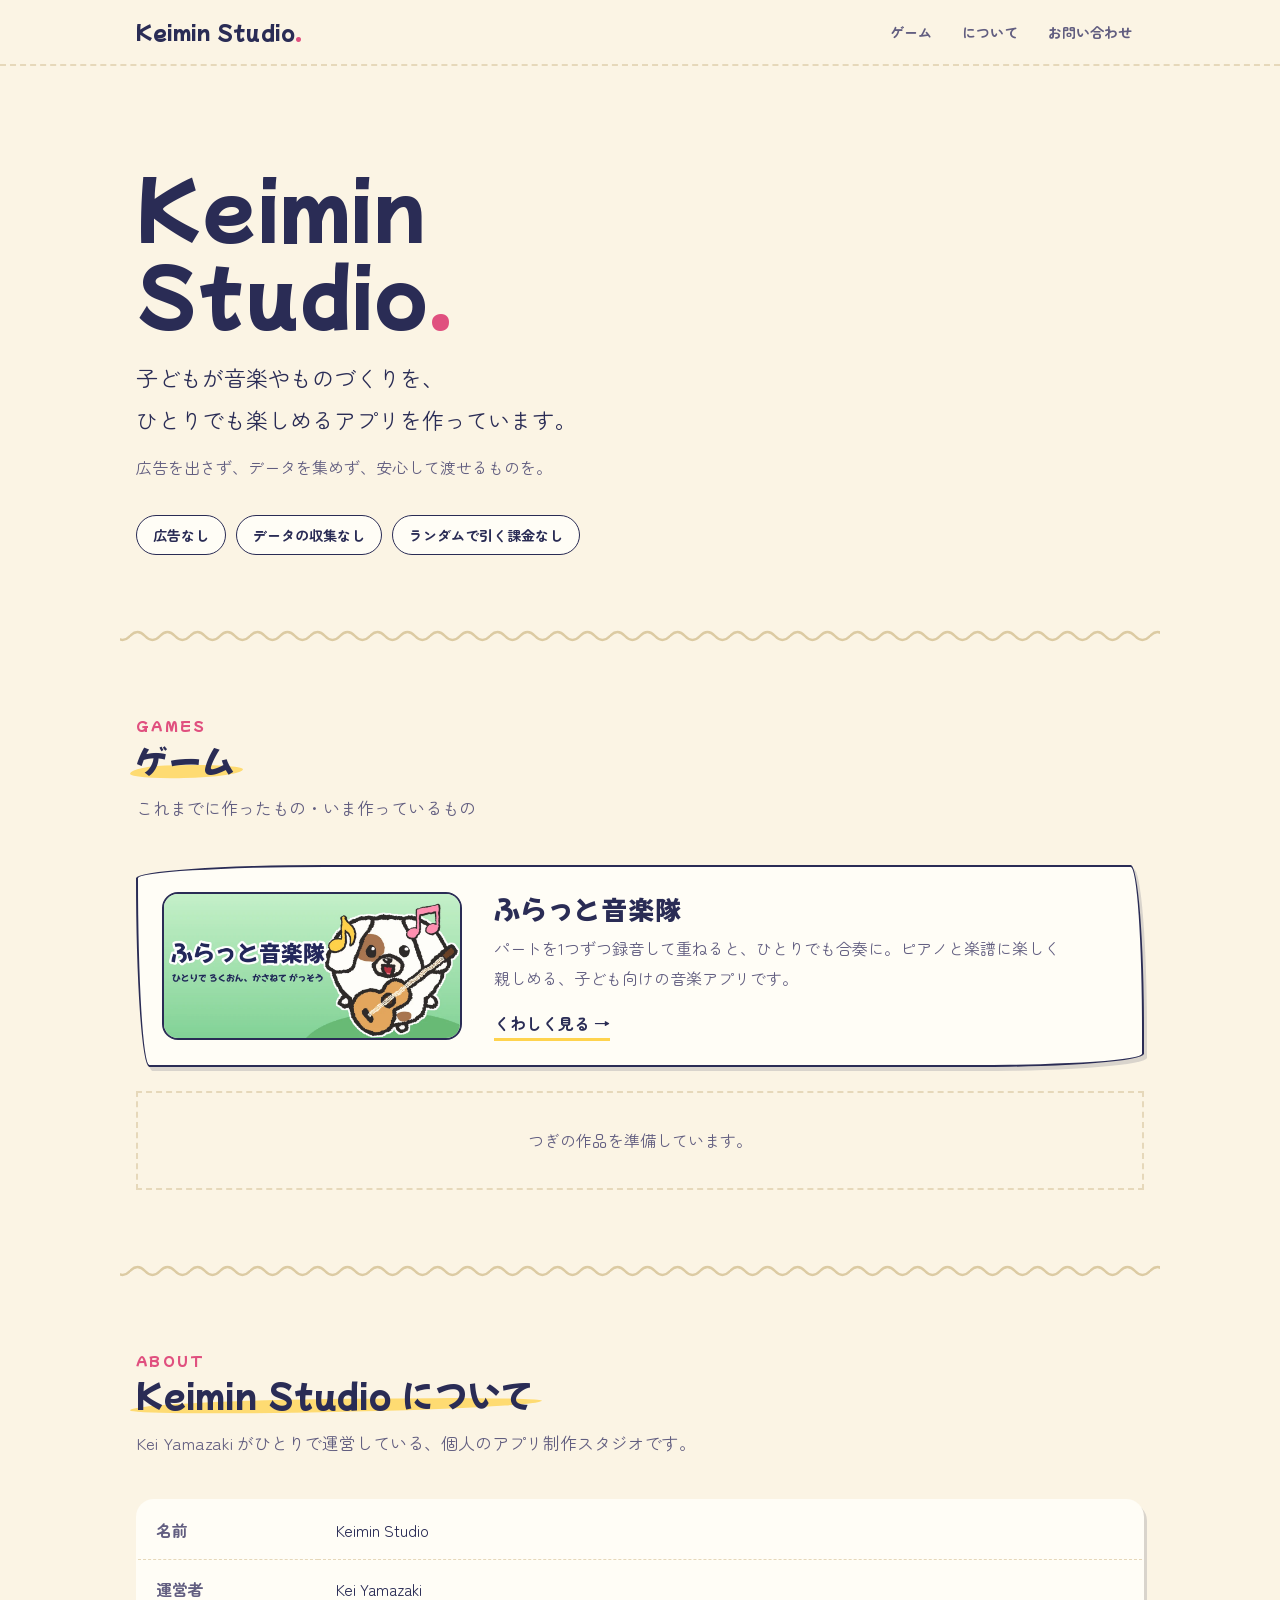
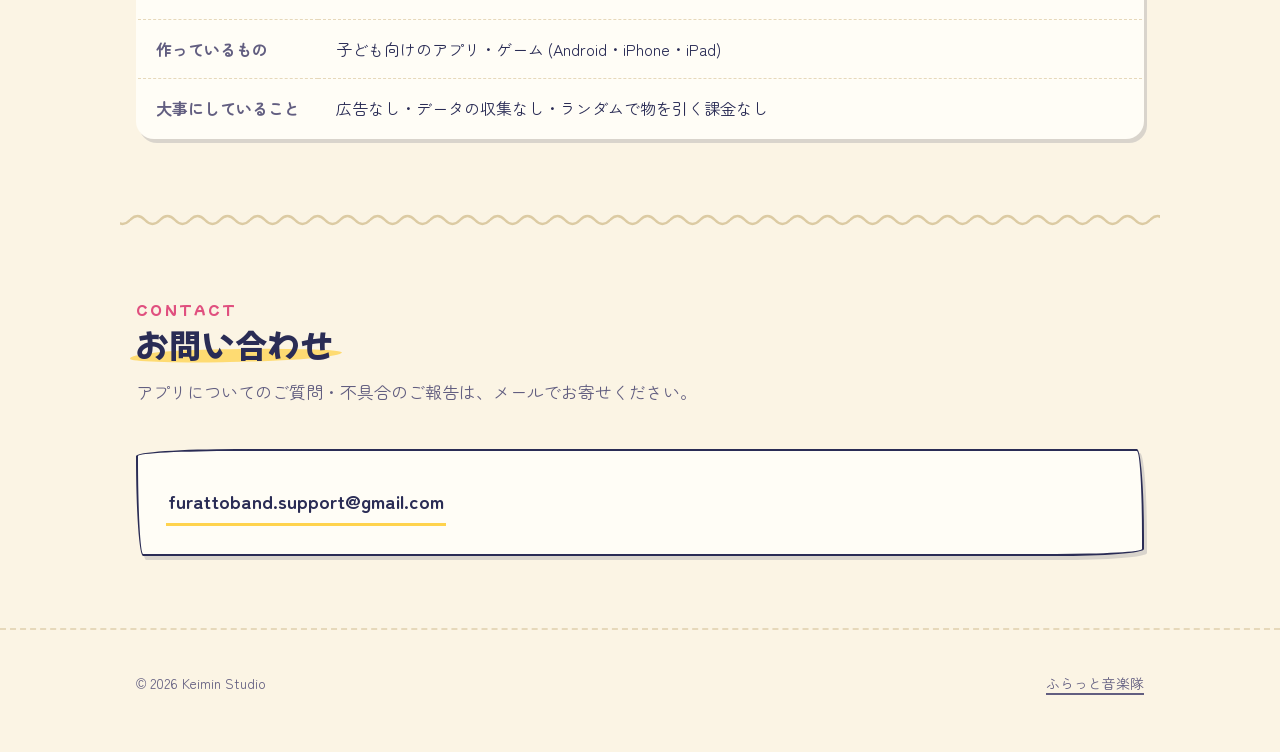
==== commit ab1017c9: "iPhone・iPad 版の公開 (2026-11-06): ふらっと音楽隊のページに App Store のボタンと対応機種、購入の復元に Apple ID を足し、無料の範囲の合奏を「1曲につき2" ====
--- a/index.html
+++ b/index.html
@@ -68,7 +68,7 @@
       <table class="spec">
         <tr><th>名前</th><td>Keimin Studio</td></tr>
         <tr><th>運営者</th><td>Kei Yamazaki</td></tr>
-        <tr><th>作っているもの</th><td>子ども向けのアプリ・ゲーム (Android。iOS は準備中)</td></tr>
+        <tr><th>作っているもの</th><td>子ども向けのアプリ・ゲーム (Android・iPhone・iPad)</td></tr>
         <tr><th>大事にしていること</th><td>広告なし・データの収集なし・ランダムで物を引く課金なし</td></tr>
       </table>
     </div>
--- a/assets/style.css
+++ b/assets/style.css
@@ -390,7 +390,7 @@
   html { scroll-behavior: auto; }
 }
 
-.store-row { margin-top: 32px; }
+.store-row { margin-top: 32px; display: flex; flex-wrap: wrap; justify-content: center; gap: 14px 18px; align-items: center; }
 .store-button {
   display: inline-flex;
   align-items: center;
@@ -406,7 +406,7 @@
   box-shadow: 3px 4px 0 var(--pen);
 }
 .store-button[aria-disabled="true"] { cursor: default; opacity: 0.8; box-shadow: 2px 3px 0 var(--pen); }
-.store-note { display: block; font-size: 13px; color: var(--ink-soft); margin-top: 12px; }
+.store-note { display: block; flex-basis: 100%; font-size: 13px; color: var(--ink-soft); margin-top: -2px; }
 
 /* ---------- 遊びの紹介 ---------- */
 .feature {
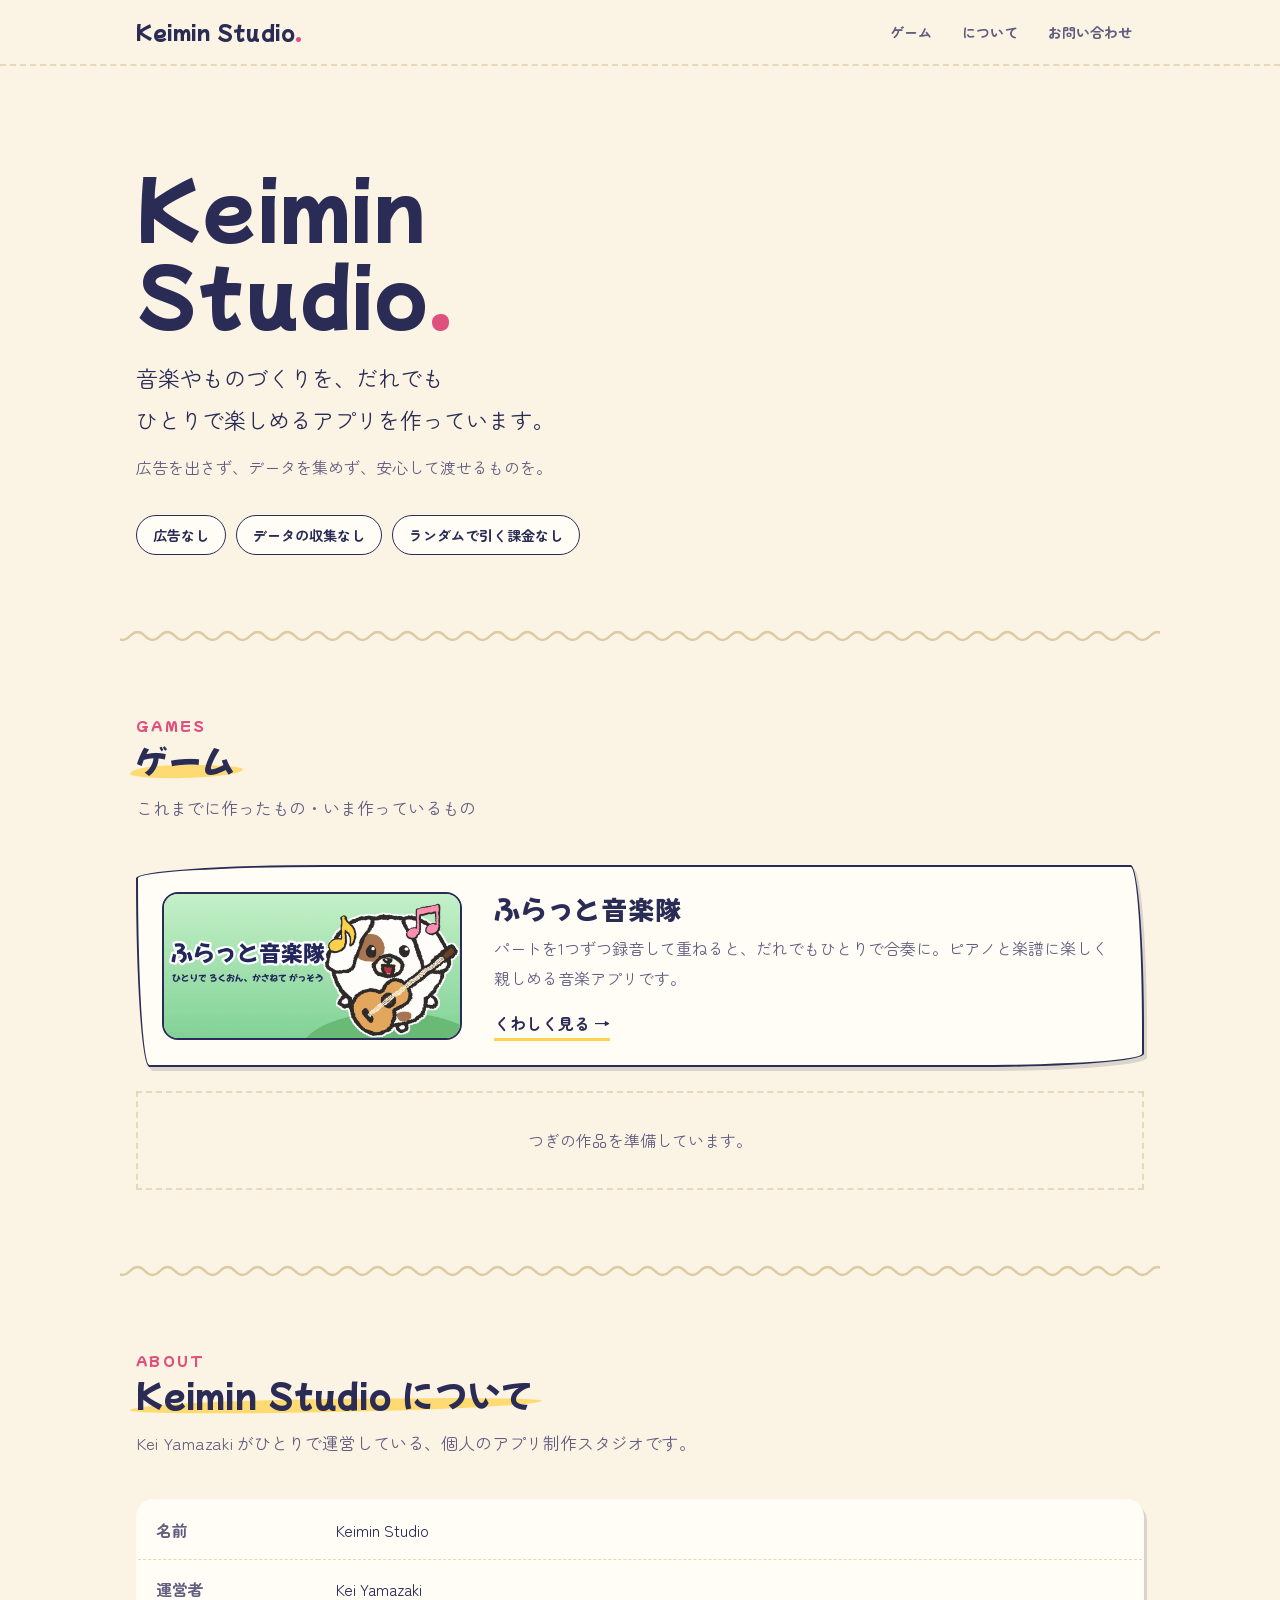
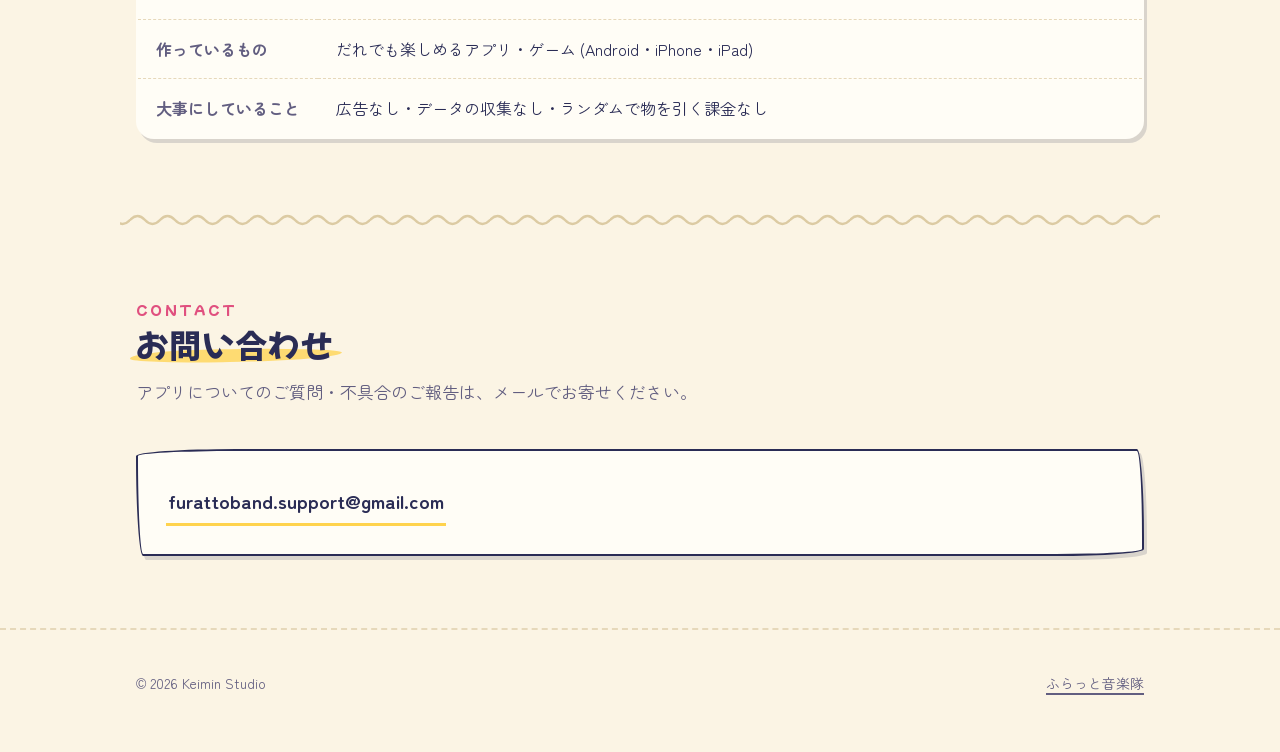
==== commit 6c6ccc48: "ふらっと音楽隊の言い方を「だれでも ひとりで」「完全版は有料」にそろえる - トップ・アプリのページ・先生向けのページ: 「子どもが ひとりで / 子ども向けの」を「だれでも ひとりで」に、料金の「買" ====
--- a/index.html
+++ b/index.html
@@ -4,7 +4,7 @@
 <meta charset="utf-8">
 <meta name="viewport" content="width=device-width, initial-scale=1">
 <title>Keimin Studio</title>
-<meta name="description" content="Keimin Studio は、子どもが音楽やものづくりを楽しめるアプリを作っている個人のスタジオです。">
+<meta name="description" content="Keimin Studio は、だれでも音楽やものづくりを楽しめるアプリを作っている個人のスタジオです。">
 <meta name="theme-color" content="#fbf4e4">
 <link rel="icon" href="furattoband/img/favicon.png">
 <link rel="stylesheet" href="assets/style.css">
@@ -27,7 +27,7 @@
   <section class="studio-hero">
     <div class="wrap">
       <h1>Keimin<br>Studio<span class="dot">.</span></h1>
-      <p class="lead">子どもが音楽やものづくりを、<wbr>ひとりでも楽しめるアプリを<wbr>作っています。</p>
+      <p class="lead">音楽やものづくりを、<wbr>だれでも<wbr>ひとりで楽しめるアプリを<wbr>作っています。</p>
       <p class="sub">広告を出さず、データを集めず、安心して渡せるものを。</p>
       <ul class="values">
         <li>広告なし</li>
@@ -48,7 +48,7 @@
           <div class="cover"><img src="furattoband/img/hero.webp" alt="ギターを弾いて歌う いぬ の あいぼう と、ふらっと音楽隊のロゴ" width="1024" height="500"></div>
           <div>
             <h3>ふらっと音楽隊</h3>
-            <p>パートを1つずつ録音して重ねると、ひとりでも合奏に。ピアノと楽譜に楽しく親しめる、子ども向けの音楽アプリです。</p>
+            <p>パートを1つずつ録音して重ねると、だれでもひとりで合奏に。ピアノと楽譜に楽しく親しめる音楽アプリです。</p>
             <span class="more">くわしく見る →</span>
           </div>
         </a>
@@ -68,7 +68,7 @@
       <table class="spec">
         <tr><th>名前</th><td>Keimin Studio</td></tr>
         <tr><th>運営者</th><td>Kei Yamazaki</td></tr>
-        <tr><th>作っているもの</th><td>子ども向けのアプリ・ゲーム (Android・iPhone・iPad)</td></tr>
+        <tr><th>作っているもの</th><td>だれでも楽しめるアプリ・ゲーム (Android・iPhone・iPad)</td></tr>
         <tr><th>大事にしていること</th><td>広告なし・データの収集なし・ランダムで物を引く課金なし</td></tr>
       </table>
     </div>
